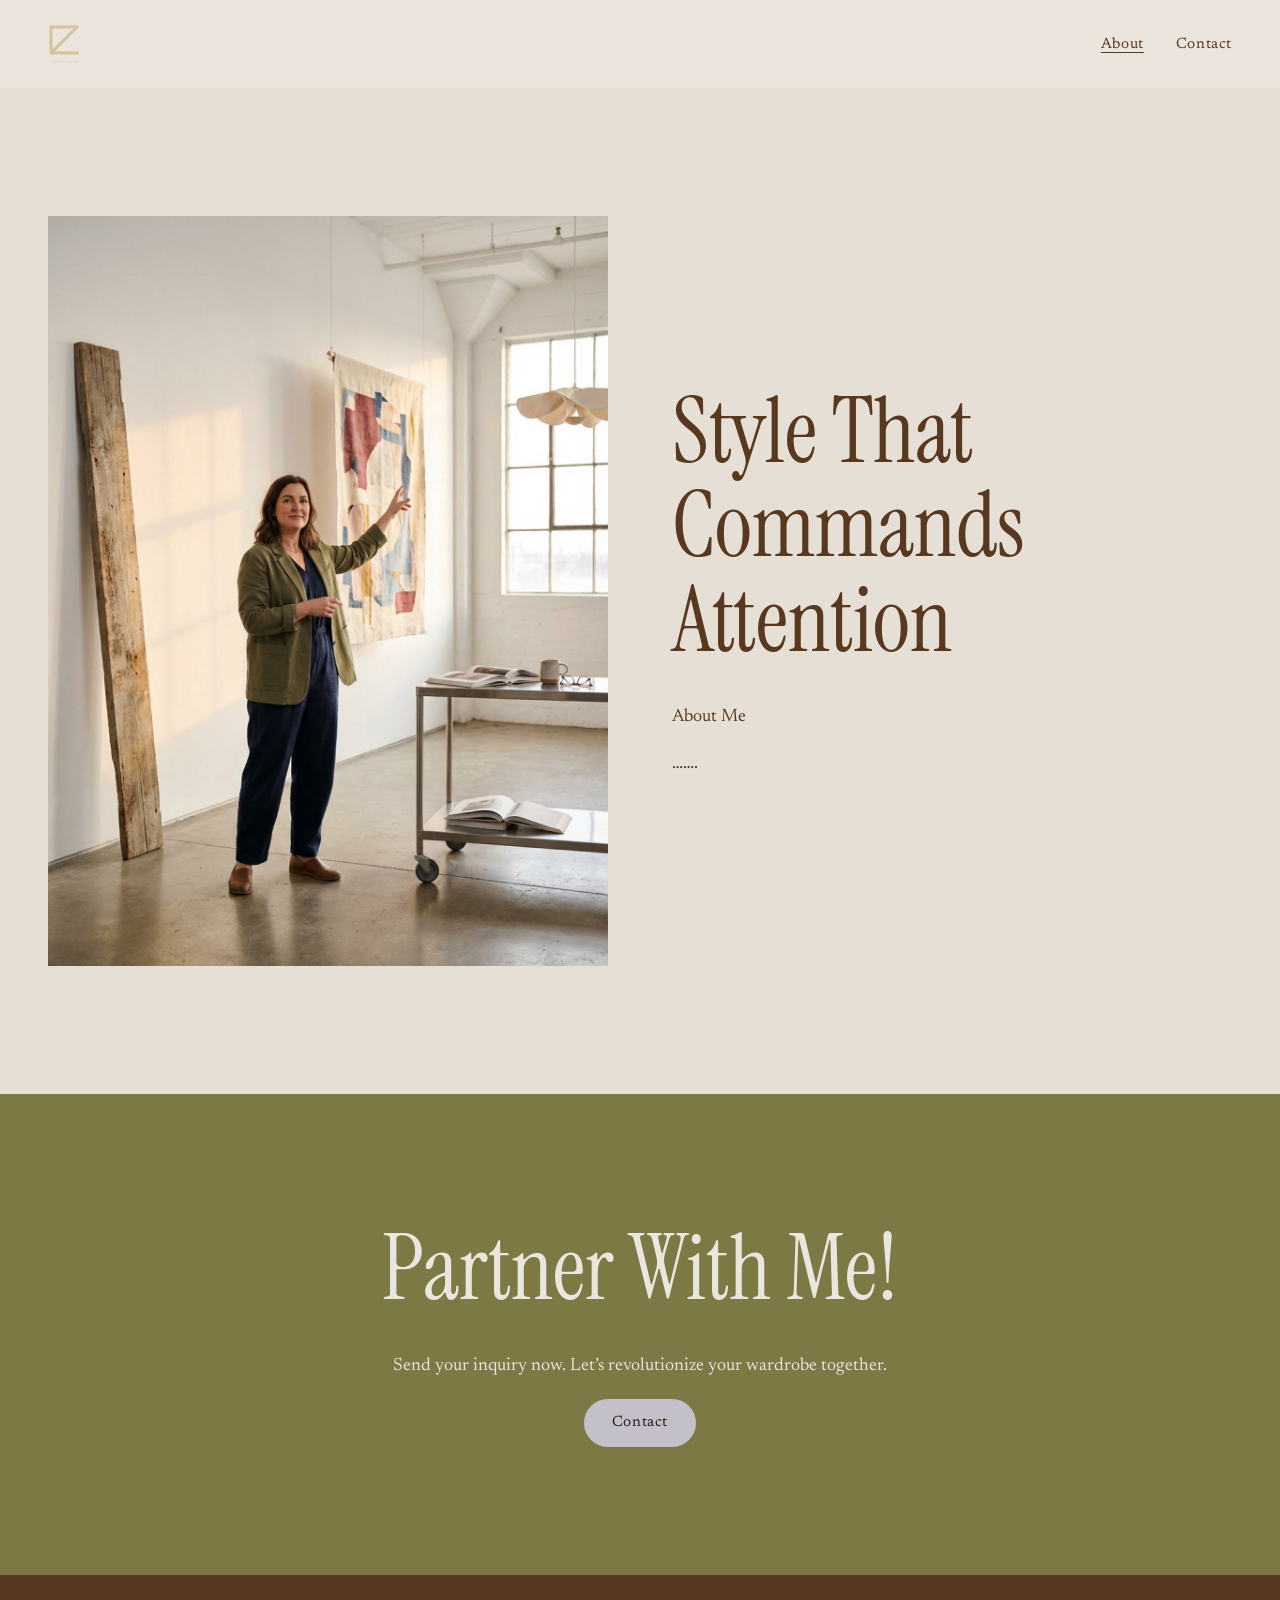
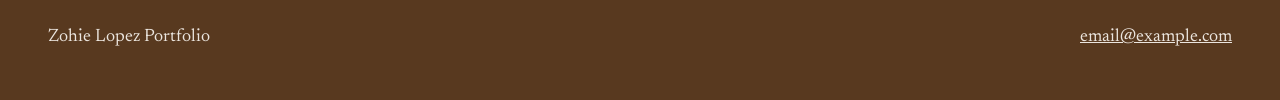
==== about.html @ 00ac3bc4 "Publish Zohie Lopez portfolio website" ====
<!doctype html>
<html lang="en">
<head>
<meta charset="utf-8">
<meta name="viewport" content="width=device-width, initial-scale=1">
<title>About — Zohie Lopez</title>
<link rel="preconnect" href="https://fonts.googleapis.com">
<link rel="preconnect" href="https://fonts.gstatic.com" crossorigin>
<link href="https://fonts.googleapis.com/css2?family=Instrument+Serif&family=Newsreader:opsz,wght@6..72,400;6..72,500&display=swap" rel="stylesheet">
<link rel="stylesheet" href="style.css">
</head>
<body>
<header class="site-header solid">
  <a class="logo" href="index.html"><img src="images/zohie-01-zohie_lopez_logo_tan.png" alt="Zohie Lopez"></a>
  <nav class="nav">
    <a href="about.html" aria-current="page">About</a>
    <a href="contact.html">Contact</a>
  </nav>
</header>
<section class="split theme-light">
  <div class="wrap">
    <img src="images/zohie-12-imgg-gg3p-BCHV-W-b992476a.jpg" alt="Zohie Lopez">
    <div>
      <h1>Style That Commands Attention</h1>
      <p>About Me</p>
      <p>…….</p>
    </div>
  </div>
</section>
<section class="cta theme-bright">
  <div class="wrap">
    <h1>Partner With Me!</h1>
    <p>Send your inquiry now. Let’s revolutionize your wardrobe together.</p>
    <a class="btn" href="contact.html">Contact</a>
  </div>
</section>
<footer>
  <div class="wrap">
    <span>Zohie Lopez Portfolio</span>
    <a href="mailto:email@example.com">email@example.com</a>
  </div>
</footer>
</body>
</html>
---- style.css ----
/* Zohie Lopez — portfolio styles (rebuilt from Squarespace) */
:root {
  --cream: #ebe5de;      /* Squarespace "white" */
  --sand: #e6dfd6;       /* light accent */
  --lilac: #c3c0ca;      /* accent */
  --olive: #7d7945;      /* dark accent */
  --brown: #58391f;      /* Squarespace "black" */
  --ink: #2b1d12;
  --serif-display: 'Instrument Serif', Georgia, serif;
  --serif-body: 'Newsreader', Georgia, serif;
  --max: 1200px;
  --gutter: clamp(16px, 4vw, 48px);
}

* { box-sizing: border-box; }
html { scroll-behavior: smooth; }
body {
  margin: 0;
  background: var(--cream);
  color: var(--brown);
  font-family: var(--serif-body);
  font-size: 18px;
  line-height: 1.6;
}
img { max-width: 100%; display: block; }
a { color: inherit; }

/* Header */
.site-header {
  position: absolute; top: 0; left: 0; right: 0; z-index: 10;
  display: flex; justify-content: space-between; align-items: center;
  padding: 24px var(--gutter);
}
.site-header.solid { position: static; background: var(--cream); }
.logo img { height: 40px; width: auto; }
.nav a { margin-left: 28px; text-decoration: none; font-size: 15px; letter-spacing: .04em; }
.nav a:hover, .nav a[aria-current] { text-decoration: underline; text-underline-offset: 4px; }
.over .nav a, .over .logo { color: var(--cream); }

/* Sections */
section { padding: clamp(64px, 10vw, 128px) var(--gutter); }
.wrap { max-width: var(--max); margin: 0 auto; }
h1, h2 { font-family: var(--serif-display); font-weight: 400; line-height: 1.05; margin: 0 0 .4em; }
h1 { font-size: clamp(44px, 7vw, 96px); }
h4 { font-family: var(--serif-body); font-weight: 500; margin: 0; font-size: 18px; }
.theme-light { background: var(--sand); }
.theme-white { background: var(--cream); }
.theme-dark  { background: var(--brown); color: var(--cream); }
.theme-bright { background: var(--olive); color: var(--cream); }

/* Hero */
.hero {
  position: relative; min-height: 100vh; display: grid; place-items: center;
  text-align: center; color: var(--cream);
  background: var(--ink) center/cover no-repeat;
}
.hero::before { content: ""; position: absolute; inset: 0; background: rgba(43,29,18,.35); }
.hero .wrap { position: relative; }
.hero p { letter-spacing: .08em; margin: 0 0 28px; }

.btn {
  display: inline-block; padding: 12px 28px; border-radius: 999px;
  background: var(--lilac); color: var(--ink); text-decoration: none;
  font-size: 15px; letter-spacing: .04em; border: 0; cursor: pointer; font-family: inherit;
}
.btn:hover { background: var(--cream); }

/* Portfolio pieces */
.piece .wrap { display: grid; gap: clamp(32px, 5vw, 72px); grid-template-columns: 1fr 1fr; align-items: center; }
.piece.flip .media { order: 2; }
.piece .media { display: grid; gap: 16px; }
.piece .media.two { grid-template-columns: 1fr 1fr; }
.piece img { width: 100%; height: auto; object-fit: cover; }

details { border-top: 1px solid currentColor; padding: 16px 0; }
details:last-of-type { border-bottom: 1px solid currentColor; }
summary { cursor: pointer; list-style: none; display: flex; justify-content: space-between; }
summary::-webkit-details-marker { display: none; }
summary::after { content: "+"; font-size: 22px; line-height: 1; }
details[open] summary::after { content: "–"; }
details p { margin: 12px 0 0; }

/* Concept / Create / Couture */
.pillars { text-align: center; }
.pillars .grid { display: grid; grid-template-columns: repeat(4, 1fr); gap: 16px; margin: 40px 0; }
.pillars .grid img { aspect-ratio: 3/4; object-fit: cover; width: 100%; }
.pillars .words { display: flex; justify-content: center; gap: clamp(16px, 4vw, 64px); flex-wrap: wrap; }
.marquee { overflow: hidden; white-space: nowrap; font-family: var(--serif-display); font-size: clamp(36px, 6vw, 72px); margin: 24px 0 40px; }
.marquee span { display: inline-block; animation: scroll 24s linear infinite; }
@keyframes scroll { to { transform: translateX(-50%); } }
@media (prefers-reduced-motion: reduce) { .marquee span { animation: none; } }

/* About / Contact */
.split .wrap { display: grid; grid-template-columns: 1fr 1fr; gap: clamp(32px, 5vw, 72px); align-items: center; }
.cta { text-align: center; }

form { display: grid; gap: 16px; }
label { display: grid; gap: 6px; font-size: 15px; }
input, textarea {
  font: inherit; padding: 12px 14px; border: 1px solid var(--brown);
  background: transparent; color: inherit; border-radius: 4px;
}
textarea { min-height: 140px; resize: vertical; }

/* Footer */
footer { background: var(--brown); color: var(--cream); padding: 48px var(--gutter); }
footer .wrap { display: flex; justify-content: space-between; flex-wrap: wrap; gap: 16px; }

/* Mobile */
@media (max-width: 767px) {
  .piece .wrap, .split .wrap { grid-template-columns: 1fr; }
  .piece.flip .media { order: 0; }
  .pillars .grid { grid-template-columns: 1fr 1fr; }
  .nav a { margin-left: 16px; }
}
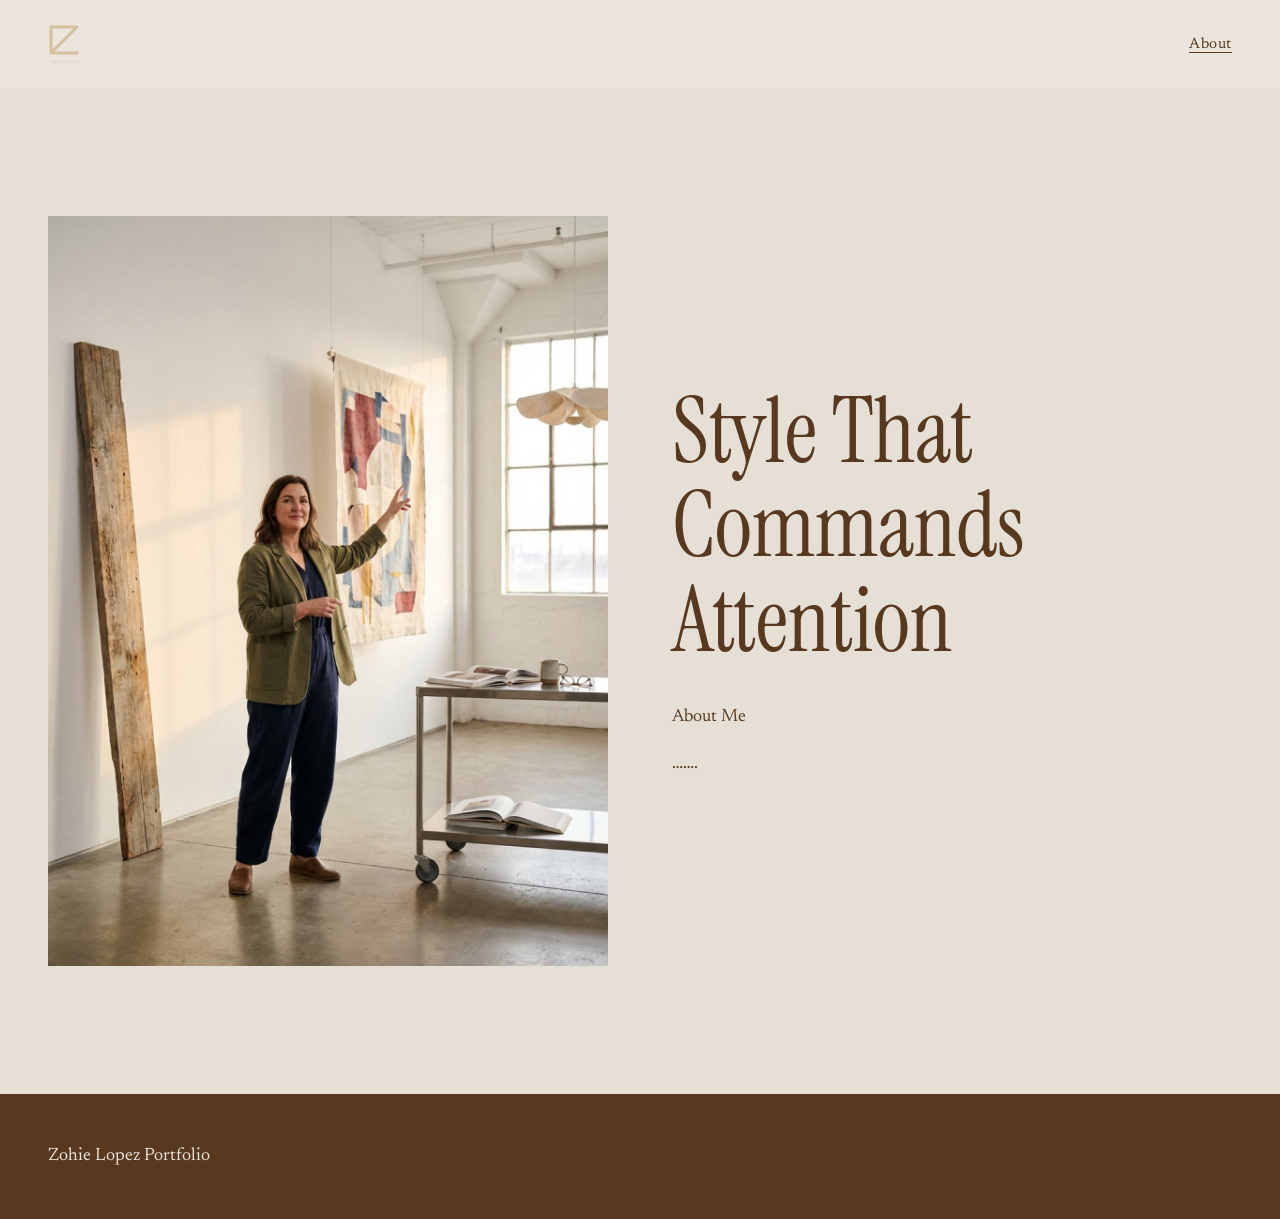
==== commit 258effac: "Remove inactive contact links" ====
--- a/about.html
+++ b/about.html
@@ -14,7 +14,6 @@
   <a class="logo" href="index.html"><img src="images/zohie-01-zohie_lopez_logo_tan.png" alt="Zohie Lopez"></a>
   <nav class="nav">
     <a href="about.html" aria-current="page">About</a>
-    <a href="contact.html">Contact</a>
   </nav>
 </header>
 <section class="split theme-light">
@@ -27,17 +26,9 @@
     </div>
   </div>
 </section>
-<section class="cta theme-bright">
-  <div class="wrap">
-    <h1>Partner With Me!</h1>
-    <p>Send your inquiry now. Let’s revolutionize your wardrobe together.</p>
-    <a class="btn" href="contact.html">Contact</a>
-  </div>
-</section>
 <footer>
   <div class="wrap">
     <span>Zohie Lopez Portfolio</span>
-    <a href="mailto:email@example.com">email@example.com</a>
   </div>
 </footer>
 </body>
